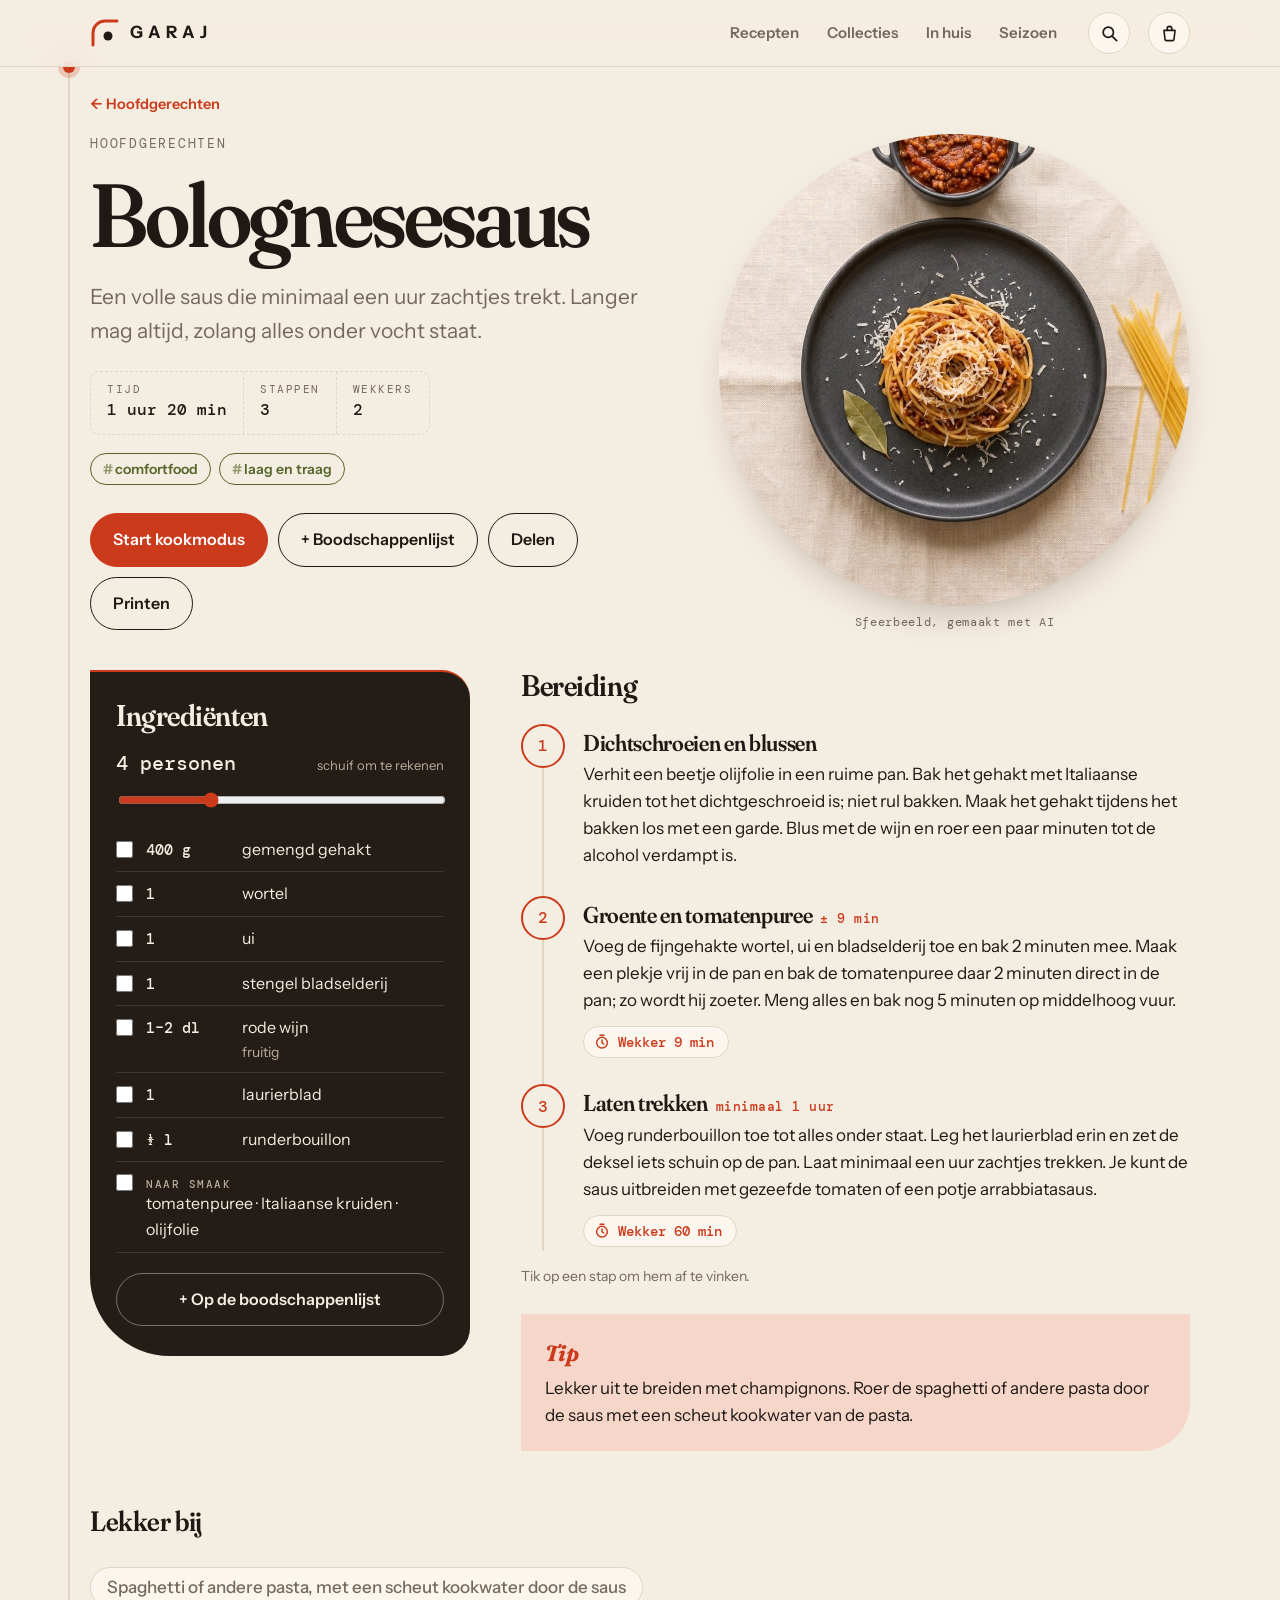
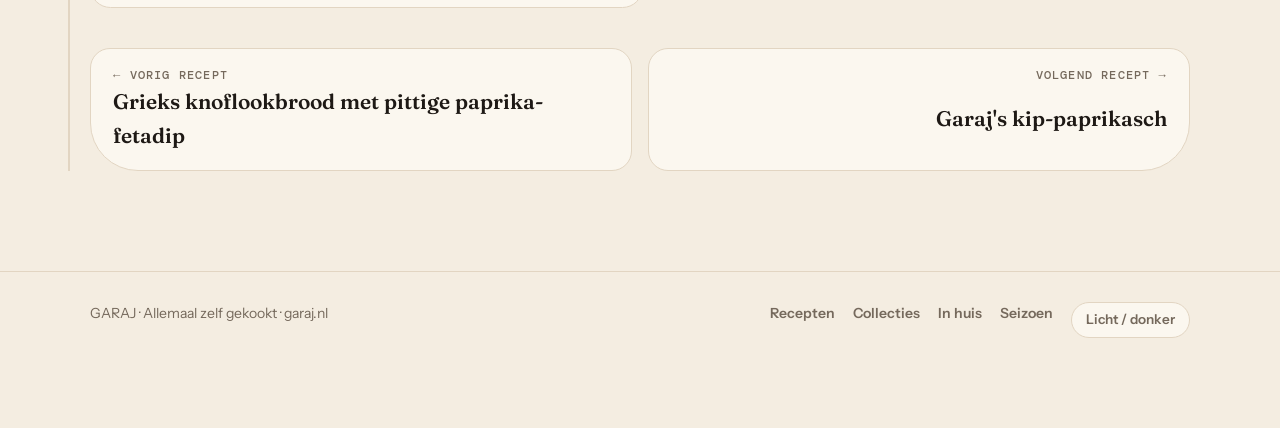
==== recept/bolognesesaus/index.html @ 3230f255 "Add files via upload" ====
<!doctype html>
<html lang="nl">
<head>
<meta charset="utf-8">
<meta name="viewport" content="width=device-width,initial-scale=1,viewport-fit=cover">
<title>Bolognesesaus · GARAJ Recepten</title>
<meta name="description" content="Een volle saus die minimaal een uur zachtjes trekt. Langer mag altijd, zolang alles onder vocht staat.">
<link rel="canonical" href="https://garaj.nl/recept/bolognesesaus/">
<meta property="og:site_name" content="GARAJ Recepten">
<meta property="og:locale" content="nl_NL">
<meta property="og:type" content="article">
<meta property="og:title" content="Bolognesesaus · GARAJ Recepten">
<meta property="og:description" content="Een volle saus die minimaal een uur zachtjes trekt. Langer mag altijd, zolang alles onder vocht staat.">
<meta property="og:url" content="https://garaj.nl/recept/bolognesesaus/">
<meta property="og:image" content="https://garaj.nl/bolognesesaus.jpg">
<meta name="twitter:card" content="summary_large_image">
<link rel="icon" href="/favicon.ico" sizes="any">
<link rel="icon" type="image/png" sizes="48x48" href="/favicon-48.png">
<link rel="apple-touch-icon" href="/apple-touch-icon.png">
<link rel="manifest" href="/manifest.webmanifest">
<meta name="theme-color" content="#F4EDE1" media="(prefers-color-scheme: light)">
<meta name="theme-color" content="#15110E" media="(prefers-color-scheme: dark)">
<meta name="apple-mobile-web-app-capable" content="yes">
<meta name="mobile-web-app-capable" content="yes">
<meta name="apple-mobile-web-app-title" content="GARAJ">
<link rel="preconnect" href="https://fonts.googleapis.com">
<link rel="preconnect" href="https://fonts.gstatic.com" crossorigin>
<link rel="stylesheet" href="https://fonts.googleapis.com/css2?family=Fraunces:ital,opsz,wght,SOFT@0,9..144,300..900,0..100;1,9..144,300..900,0..100&family=Instrument+Sans:wght@400;500;600;700&family=DM+Mono:wght@400;500&display=swap">
<link rel="stylesheet" href="/style.css?v=2026-10-13.1">
<script>try{var t=localStorage.getItem("garaj-thema");if(t)document.documentElement.dataset.theme=t}catch(e){}</script>
<script type="application/ld+json">{"@context":"https://schema.org","@type":"Recipe","name":"Bolognesesaus","description":"Een volle saus die minimaal een uur zachtjes trekt. Langer mag altijd, zolang alles onder vocht staat.","image":["https://garaj.nl/bolognesesaus.jpg"],"url":"https://garaj.nl/recept/bolognesesaus/","author":{"@type":"Organization","name":"GARAJ","url":"https://garaj.nl/"},"recipeCategory":"Hoofdgerechten","keywords":"comfortfood, laag en traag","recipeYield":"4 personen","totalTime":"PT1H20M","recipeIngredient":["400 g gemengd gehakt","1 wortel","1 ui","1 stengel bladselderij","1–2 dl rode wijn","1 laurierblad","½ l runderbouillon","tomatenpuree (naar smaak)","Italiaanse kruiden (naar smaak)","olijfolie (naar smaak)"],"recipeInstructions":[{"@type":"HowToStep","position":1,"name":"Dichtschroeien en blussen","text":"Verhit een beetje olijfolie in een ruime pan. Bak het gehakt met Italiaanse kruiden tot het dichtgeschroeid is; niet rul bakken. Maak het gehakt tijdens het bakken los met een garde. Blus met de wijn en roer een paar minuten tot de alcohol verdampt is.","url":"https://garaj.nl/recept/bolognesesaus/#stap-1"},{"@type":"HowToStep","position":2,"name":"Groente en tomatenpuree","text":"Voeg de fijngehakte wortel, ui en bladselderij toe en bak 2 minuten mee. Maak een plekje vrij in de pan en bak de tomatenpuree daar 2 minuten direct in de pan; zo wordt hij zoeter. Meng alles en bak nog 5 minuten op middelhoog vuur.","url":"https://garaj.nl/recept/bolognesesaus/#stap-2"},{"@type":"HowToStep","position":3,"name":"Laten trekken","text":"Voeg runderbouillon toe tot alles onder staat. Leg het laurierblad erin en zet de deksel iets schuin op de pan. Laat minimaal een uur zachtjes trekken. Je kunt de saus uitbreiden met gezeefde tomaten of een potje arrabbiatasaus.","url":"https://garaj.nl/recept/bolognesesaus/#stap-3"}]}</script>
</head>
<body>
<a class="naar-inhoud" href="#view">Naar de inhoud</a>
<header class="kop">
  <div class="wrap">
    <a class="merk" href="/" aria-label="GARAJ, naar de startpagina"><svg viewBox="0 0 40 40" aria-hidden="true"><path d="M4 36 V20 A16 16 0 0 1 20 4 H36" fill="none" stroke="var(--tomaat)" stroke-width="4" stroke-linecap="round"/><circle cx="24" cy="24" r="6" fill="var(--inkt)"/></svg>GARAJ</a>
    <nav class="nav" aria-label="Hoofdmenu"><a href="/#recepten">Recepten</a><a href="/#collecties">Collecties</a><a href="/#inhuis">In huis</a><a href="/#seizoen">Seizoen</a></nav>
    <a class="ikoon-knop" href="/#recepten" id="zoekKnop" aria-label="Zoek een recept"><svg viewBox="0 0 24 24" fill="none" stroke="currentColor" stroke-width="2.2" stroke-linecap="round" aria-hidden="true"><circle cx="10.5" cy="10.5" r="6.5"/><path d="M15.5 15.5 21 21"/></svg></a>
    <button class="ikoon-knop" type="button" id="ladeKnop" aria-label="Boodschappenlijst openen"><svg viewBox="0 0 24 24" fill="none" stroke="currentColor" stroke-width="2" stroke-linecap="round" stroke-linejoin="round" aria-hidden="true"><path d="M5 8h14l-1.3 11.1a2 2 0 0 1-2 1.9H8.3a2 2 0 0 1-2-1.9z"/><path d="M9 8V6a3 3 0 0 1 6 0v2"/></svg><span class="tel" id="tel" data-n="0">0</span></button>
  </div>
</header>
<main id="app"><div class="rug" aria-hidden="true"><i></i><b></b></div><div id="view" tabindex="-1">
  <div class="wrap">
    <p class="kruimel"><a href="/#recepten" data-gangnaar="hoofdgerecht">← Hoofdgerechten</a></p>
    <article>
    <section class="r-kop">
      <div class="laad">
        <div class="oog">Hoofdgerechten</div>
        <h1>Bolognesesaus</h1>
        <p class="intro">Een volle saus die minimaal een uur zachtjes trekt. Langer mag altijd, zolang alles onder vocht staat.</p>
        <div class="bon"><div><small>Tijd</small><strong>1 uur 20 min</strong></div><div><small>Stappen</small><strong>3</strong></div><div><small>Wekkers</small><strong>2</strong></div></div>
        <div class="labels"><a href="/#label-comfortfood">comfortfood</a><a href="/#label-laag-traag">laag en traag</a></div>
        <div class="acties">
          <button class="knop vol" type="button" id="kookOpen">Start kookmodus</button>
          <button class="knop" type="button" id="naarLijst">+ Boodschappenlijst</button>
          <button class="knop" type="button" id="deelKnop">Delen</button>
          <button class="knop" type="button" id="printKnop">Printen</button>
        </div>
      </div>
      <figure class="r-beeld"><div class="bord"><img src="/bolognesesaus.jpg" alt="Bolognesesaus" data-draai="0.05" width="900" height="900"></div><figcaption>Sfeerbeeld, gemaakt met AI</figcaption></figure>
    </section>
    <section class="r-lijf">
      <aside class="ingr-paneel" aria-labelledby="ingr-kop">
        <h2 id="ingr-kop">Ingrediënten</h2>
        <div class="porties">
          <div class="porties-rij"><output id="portie">4 personen</output><small>schuif om te rekenen</small></div>
          <input type="range" id="portieSchuif" min="1" max="12" step="1" value="4" aria-label="Aantal porties">
        </div>
        <div class="ingr" id="ingr"><ul><li><label for="i-0-0"><input type="checkbox" id="i-0-0" ><span class="q">400 g</span><span>gemengd gehakt</span></label></li><li><label for="i-0-1"><input type="checkbox" id="i-0-1" ><span class="q">1</span><span>wortel</span></label></li><li><label for="i-0-2"><input type="checkbox" id="i-0-2" ><span class="q">1</span><span>ui</span></label></li><li><label for="i-0-3"><input type="checkbox" id="i-0-3" ><span class="q">1</span><span>stengel bladselderij</span></label></li><li><label for="i-0-4"><input type="checkbox" id="i-0-4" ><span class="q">1–2 dl</span><span>rode wijn<span class="x">fruitig</span></span></label></li><li><label for="i-0-5"><input type="checkbox" id="i-0-5" ><span class="q">1</span><span>laurierblad</span></label></li><li><label for="i-0-6"><input type="checkbox" id="i-0-6" ><span class="q">½ l</span><span>runderbouillon</span></label></li><li class="smaak"><label for="s-0"><input type="checkbox" id="s-0" ><span><span class="k">Naar smaak</span>tomatenpuree · Italiaanse kruiden · olijfolie</span></label></li></ul></div>
        
        <button class="knop paneel-knop" type="button" id="naarLijst2">+ Op de boodschappenlijst</button>
      </aside>
      <div>
        <div class="stappen-kop"><h2>Bereiding</h2></div>
        <ol class="stappen">
          <li class="stap" data-i="0" tabindex="0"><span class="nr">1</span>
            <div class="tekst"><h3>Dichtschroeien en blussen</h3><p>Verhit een beetje olijfolie in een ruime pan. Bak het gehakt met Italiaanse kruiden tot het dichtgeschroeid is; niet rul bakken. Maak het gehakt tijdens het bakken los met een garde. Blus met de wijn en roer een paar minuten tot de alcohol verdampt is.</p>
            </div></li>
          <li class="stap" data-i="1" tabindex="0"><span class="nr">2</span>
            <div class="tekst"><h3>Groente en tomatenpuree<span class="t">± 9 min</span></h3><p>Voeg de fijngehakte wortel, ui en bladselderij toe en bak 2 minuten mee. Maak een plekje vrij in de pan en bak de tomatenpuree daar 2 minuten direct in de pan; zo wordt hij zoeter. Meng alles en bak nog 5 minuten op middelhoog vuur.</p>
            <button class="wekker" type="button" data-wekker="1"><svg viewBox="0 0 24 24" fill="none" stroke="currentColor" stroke-width="2.2" stroke-linecap="round" aria-hidden="true"><circle cx="12" cy="13" r="8"/><path d="M12 9v4l2.5 2M9 2h6"/></svg> Wekker 9 min</button></div></li>
          <li class="stap" data-i="2" tabindex="0"><span class="nr">3</span>
            <div class="tekst"><h3>Laten trekken<span class="t">minimaal 1 uur</span></h3><p>Voeg runderbouillon toe tot alles onder staat. Leg het laurierblad erin en zet de deksel iets schuin op de pan. Laat minimaal een uur zachtjes trekken. Je kunt de saus uitbreiden met gezeefde tomaten of een potje arrabbiatasaus.</p>
            <button class="wekker" type="button" data-wekker="2"><svg viewBox="0 0 24 24" fill="none" stroke="currentColor" stroke-width="2.2" stroke-linecap="round" aria-hidden="true"><circle cx="12" cy="13" r="8"/><path d="M12 9v4l2.5 2M9 2h6"/></svg> Wekker 60 min</button></div></li>
        </ol>
        <p class="hint">Tik op een stap om hem af te vinken.</p>
        <div class="tip"><strong>Tip</strong>Lekker uit te breiden met champignons. Roer de spaghetti of andere pasta door de saus met een scheut kookwater van de pasta.</div>
      </div>
    </section>
    </article>
    <section class="daarna">
      <h2>Lekker bij</h2><div class="bij"><span>Spaghetti of andere pasta, met een scheut kookwater door de saus</span></div>
      <a class="blad" href="/recept/grieks-knoflookbrood-fetadip/"><small>← Vorig recept</small><strong>Grieks knoflookbrood met pittige paprika-fetadip</strong></a>
      <a class="blad volgend" href="/recept/kip-paprikasch/"><small>Volgend recept →</small><strong>Garaj's kip-paprikasch</strong></a>
    </section>
  </div></div></main>
<footer>
  <div class="wrap">
    <span>GARAJ · Allemaal zelf gekookt · garaj.nl</span>
    <nav aria-label="Voettekst"><a href="/#recepten">Recepten</a><a href="/#collecties">Collecties</a><a href="/#inhuis">In huis</a><a href="/#seizoen">Seizoen</a><button class="thema" type="button" id="themaKnop">Licht / donker</button></nav>
  </div>
</footer>
<div class="kook" id="kook" hidden role="dialog" aria-modal="true" aria-label="Kookmodus">
  <div>
    <div class="kook-top"><span class="oog" id="kookTitel"></span><button type="button" id="kookSluit">Sluiten</button></div>
    <div class="voortgang"><i id="kookBalk"></i></div>
  </div>
  <div class="kook-midden" id="kookMidden"></div>
  <div><p class="veeg">Veeg of gebruik ← → · je scherm blijft aan</p>
    <div class="kook-onder"><button type="button" id="kookVorig">Vorige</button><button type="button" id="kookVolgend" class="vol">Volgende</button></div>
  </div>
</div>
<div id="laag"></div>
<div class="dok" id="dok" aria-live="polite"></div>
<div class="toast" id="toast" hidden role="status"></div>
<aside class="installbalk" id="installbalk" hidden aria-label="GARAJ als app installeren">
  <img src="/icon-192.png" alt="" width="48" height="48">
  <div class="ib-tekst"><strong>GARAJ op je beginscherm</strong><span id="ibUitleg">Open de recepten met één tik en kook ook zonder internet.</span></div>
  <button class="ib-ja" id="ibJa" type="button">Installeren</button>
  <button class="ib-nee" id="ibNee" type="button" aria-label="Niet nu">✕</button>
</aside>
<script src="/recepten.js?v=2026-10-13.1"></script>
<script src="/bouw.js?v=2026-10-13.1"></script>
<script src="/app.js?v=2026-10-13.1"></script>
</body>
</html>
---- style.css ----
/* GARAJ Recepten · huisstijl en opmaak */

/* Layout: de tomatenrode lijn uit het logo loopt links langs de pagina en tekent zich mee terwijl je scrolt;
   gerechten liggen als ronde borden op linnen en draaien mee, als op een draaiplateau. */
:root {
  --creme: #F4EDE1; --linnen: #FBF7EF; --inkt: #1E1915; --rook: #75695C; --lijn: #E2D5C2;
  --tomaat: #CC3A1C; --tomaat-zacht: #F5D6C8; --olijf: #56662A; --olijf-zacht: #DFE3C8;
  --vlak: #241C17; --vlak-inkt: #F4EDE1; --vlak-rook: #B9AB9A;
  --display: "Fraunces", "Iowan Old Style", Georgia, serif;
  --tekst: "Instrument Sans", "Segoe UI", system-ui, sans-serif;
  --mono: "DM Mono", ui-monospace, "SF Mono", Consolas, monospace;
  --boog: 120px; --gut: clamp(16px, 4vw, 40px); --max: 1180px;
  --schaduw: 0 1px 0 rgb(60 40 20 / .05), 0 18px 40px -18px rgb(60 40 20 / .35);
}
@media (prefers-color-scheme: dark) {
  :root:not([data-theme="light"]) {
    --creme: #15110E; --linnen: #1E1915; --inkt: #F3EADD; --rook: #A99B8B; --lijn: #352C25;
    --tomaat: #EE6545; --tomaat-zacht: #4A2116; --olijf: #A6B86C; --olijf-zacht: #2B3018;
    --vlak: #0D0A08; --vlak-inkt: #F3EADD; --vlak-rook: #A99B8B;
    --schaduw: 0 18px 40px -18px rgb(0 0 0 / .7);
    color-scheme: dark;
  }
}
:root[data-theme="dark"] {
  --creme: #15110E; --linnen: #1E1915; --inkt: #F3EADD; --rook: #A99B8B; --lijn: #352C25;
  --tomaat: #EE6545; --tomaat-zacht: #4A2116; --olijf: #A6B86C; --olijf-zacht: #2B3018;
  --vlak: #0D0A08; --vlak-inkt: #F3EADD; --vlak-rook: #A99B8B;
  --schaduw: 0 18px 40px -18px rgb(0 0 0 / .7);
  color-scheme: dark;
}

* { box-sizing: border-box; }
[hidden] { display: none !important; }
:root { padding-top: env(safe-area-inset-top, 0px); padding-bottom: env(safe-area-inset-bottom, 0px); }
[hidden] { display: none !important; }
html { scroll-behavior: smooth; scroll-padding-top: 90px; }
body { margin: 0; background: var(--creme); color: var(--inkt); font-family: var(--tekst); font-size: 17px; line-height: 1.6; -webkit-font-smoothing: antialiased; overflow-x: hidden; }
h1, h2, h3 { font-family: var(--display); font-weight: 600; line-height: 1.05; margin: 0; text-wrap: balance; font-variation-settings: "SOFT" 50, "opsz" 96; letter-spacing: -.015em; }
p { margin: 0; }
a { color: inherit; }
img { max-width: 100%; display: block; }
button { font: inherit; color: inherit; cursor: pointer; }
:focus-visible { outline: 2px solid var(--tomaat); outline-offset: 3px; border-radius: 6px; }
em.t { font-style: italic; color: var(--tomaat); font-variation-settings: "SOFT" 100, "opsz" 144; }
.oog { font-family: var(--mono); font-size: 12.5px; letter-spacing: .14em; text-transform: uppercase; color: var(--rook); }
.oog b { color: var(--tomaat); font-weight: 500; }
.wrap { max-width: var(--max); margin: 0 auto; padding-inline: var(--gut); }

/* ---------- Kop ---------- */
.kop { position: sticky; top: env(safe-area-inset-top, 0px); z-index: 30; background: color-mix(in srgb, var(--creme) 86%, transparent); backdrop-filter: blur(14px) saturate(1.3); -webkit-backdrop-filter: blur(14px) saturate(1.3); border-bottom: 1px solid var(--lijn); }
.kop .wrap { display: flex; align-items: center; gap: 18px; height: 66px; }
.merk { display: flex; align-items: center; gap: 10px; text-decoration: none; font-weight: 700; letter-spacing: .3em; font-size: 17px; margin-right: auto; }
.merk svg { width: 30px; height: 30px; }
.nav { display: flex; gap: 2px; }
.nav a { text-decoration: none; font-weight: 600; font-size: 15px; padding: 8px 13px; border-radius: 999px; color: var(--rook); }
.nav a:hover { color: var(--inkt); background: var(--linnen); }
.ikoon-knop { position: relative; width: 42px; height: 42px; border-radius: 50%; border: 1px solid var(--lijn); background: var(--linnen); display: grid; place-items: center; flex: none; }
.ikoon-knop svg { width: 19px; height: 19px; }
.ikoon-knop .tel { position: absolute; top: -4px; right: -4px; min-width: 20px; height: 20px; border-radius: 10px; background: var(--tomaat); color: #fff; font: 600 11px/20px var(--mono); text-align: center; padding: 0 5px; }
.ikoon-knop .tel[data-n="0"] { display: none; }
.pop { animation: pop .45s cubic-bezier(.3,1.6,.5,1); }
@keyframes pop { 40% { transform: scale(1.35); } }
@media (max-width: 820px) { .nav { display: none; } }

/* ---------- Ruggengraat ---------- */
.rug { position: absolute; left: max(calc((100vw - var(--max)) / 2 + var(--gut) - 22px), 6px); top: 0; bottom: 0; width: 2px; background: var(--lijn); pointer-events: none; z-index: 1; }
.rug i { position: absolute; inset: 0; background: var(--tomaat); transform-origin: top; transform: scaleY(var(--p, 0)); }
.rug b { position: absolute; left: 50%; width: 12px; height: 12px; margin-left: -6px; border-radius: 50%; background: var(--tomaat); top: calc(var(--p, 0) * 100% - 6px); box-shadow: 0 0 0 5px color-mix(in srgb, var(--tomaat) 22%, transparent); }
main { position: relative; }
@media (max-width: 600px) { .rug { display: none; } }

/* ---------- Hero ---------- */
.hero { display: grid; grid-template-columns: minmax(0, 1.15fr) minmax(0, 1fr); gap: clamp(24px, 5vw, 64px); align-items: center; padding-block: clamp(36px, 7vw, 90px) clamp(32px, 5vw, 60px); }
.hero h1 { font-size: clamp(48px, 8.4vw, 112px); font-weight: 650; margin-top: 18px; letter-spacing: -.035em; line-height: .95; }
.hero h1 .r { display: block; overflow: hidden; padding-bottom: .06em; }
.hero h1 .r > span { display: inline-block; }
.hero .lead { margin-top: 24px; font-size: clamp(18px, 2vw, 21px); color: var(--rook); max-width: 36ch; }
.knoppen { display: flex; flex-wrap: wrap; gap: 10px; margin-top: 30px; }
.knop { display: inline-flex; align-items: center; gap: 9px; text-decoration: none; border-radius: 999px; padding: 13px 22px; font-weight: 600; border: 1.5px solid var(--inkt); background: none; font-size: 16px; transition: transform .2s, background .2s, color .2s; }
.knop:hover { transform: translateY(-2px); }
.knop.vol { background: var(--tomaat); border-color: var(--tomaat); color: #fff; }
.knop.vol:hover { background: color-mix(in srgb, var(--tomaat) 85%, #000); }
.knop svg { width: 18px; height: 18px; }
.dobbel svg { transition: transform .6s cubic-bezier(.3,1.4,.5,1); }
.dobbel:hover svg { transform: rotate(200deg); }

.plateau { contain: paint; position: relative; aspect-ratio: 1; width: 100%; max-width: 520px; justify-self: end; }
.plateau .bord { position: absolute; inset: 9%; border-radius: 50%; overflow: hidden; box-shadow: var(--schaduw); }
.plateau .bord img { width: 100%; height: 100%; object-fit: cover; transform: rotate(var(--draai, 0deg)) scale(1.02); }
.ring { position: absolute; inset: 0; animation: ring 38s linear infinite; }
.ring text { font: 500 13.5px var(--mono); letter-spacing: .32em; fill: var(--inkt); text-transform: uppercase; }
@keyframes ring { to { transform: rotate(360deg); } }
.sticker { position: absolute; right: 2%; bottom: 8%; width: 108px; height: 108px; border-radius: 50%; background: var(--olijf); color: #fff; display: grid; place-items: center; text-align: center; font: 600 15px/1.1 var(--display); transform: rotate(-12deg); box-shadow: var(--schaduw); padding: 10px; }
.sticker b { display: block; font-size: 34px; font-weight: 700; }
@media (max-width: 760px) {
  .hero { grid-template-columns: minmax(0, 1fr); }
  .plateau { max-width: 360px; justify-self: center; grid-row: 1; margin-top: -10px; }
  .sticker { width: 86px; height: 86px; font-size: 12px; } .sticker b { font-size: 26px; }
}

/* ---------- Ingrediëntenband ---------- */
.band { border-block: 1px solid var(--lijn); overflow: hidden; background: var(--linnen); padding-block: 18px; }
.band-in { display: flex; gap: 0; width: max-content; animation: band 60s linear infinite; }
.band span { font-family: var(--display); font-style: italic; font-size: clamp(26px, 3.6vw, 44px); font-weight: 400; white-space: nowrap; padding-inline: 22px; font-variation-settings: "SOFT" 100, "opsz" 144; }
.band span:nth-child(3n+2) { color: var(--tomaat); }
.band span:nth-child(3n) { color: transparent; -webkit-text-stroke: 1px var(--inkt); }
.band i { align-self: center; width: 9px; height: 9px; border-radius: 50%; background: var(--olijf); flex: none; }
.band:hover .band-in { animation-play-state: paused; }
@keyframes band { to { transform: translateX(-50%); } }

/* ---------- Secties ---------- */
.sectie { padding-block: clamp(56px, 8vw, 104px) 0; }
.sectie-kop { display: flex; justify-content: space-between; align-items: end; gap: 20px; flex-wrap: wrap; margin-bottom: 30px; }
.sectie-kop h2 { font-size: clamp(36px, 5.2vw, 64px); margin-top: 10px; }
.sectie-kop p { color: var(--rook); max-width: 42ch; }

/* ---------- Uitgelicht (donker vlak met boog) ---------- */
.uitgelicht { background: var(--vlak); color: var(--vlak-inkt); border-top-left-radius: var(--boog); border-top: 2px solid var(--tomaat); border-left: 2px solid var(--tomaat); display: grid; grid-template-columns: minmax(0, 1fr) minmax(0, 1fr); gap: clamp(24px, 5vw, 64px); align-items: center; padding: clamp(32px, 6vw, 72px); position: relative; overflow: hidden; }
.uitgelicht .oog { color: var(--vlak-rook); }
.uitgelicht h2 { font-size: clamp(40px, 6vw, 78px); margin-block: 14px 18px; }
.uitgelicht .noot { font-family: var(--display); font-style: italic; font-size: clamp(19px, 2.2vw, 24px); line-height: 1.4; color: color-mix(in srgb, var(--vlak-inkt) 88%, transparent); max-width: 38ch; font-variation-settings: "SOFT" 100; }
.uitgelicht .noot::before { content: "“"; color: var(--tomaat); font-size: 1.6em; line-height: 0; vertical-align: -.35em; margin-right: 2px; }
.bon { display: flex; flex-wrap: wrap; gap: 0; margin-top: 26px; border: 1px dashed color-mix(in srgb, var(--vlak-inkt) 30%, transparent); border-radius: 10px; width: fit-content; max-width: 100%; }
.bon div { padding: 10px 16px; border-left: 1px dashed color-mix(in srgb, var(--vlak-inkt) 30%, transparent); }
.bon div:first-child { border-left: 0; }
.bon small { display: block; font: 400 11px var(--mono); letter-spacing: .14em; text-transform: uppercase; color: var(--vlak-rook); }
.bon strong { font: 500 16px var(--mono); }
.uitgelicht .knop { border-color: var(--vlak-inkt); margin-top: 28px; }
.uitgelicht .bord-groot { aspect-ratio: 1; border-radius: 50%; overflow: hidden; box-shadow: 0 30px 80px -20px #000; }
.uitgelicht .bord-groot img { width: 100%; height: 100%; object-fit: cover; transform: rotate(var(--draai, 0deg)) scale(1.03); }
@media (max-width: 760px) { .uitgelicht { grid-template-columns: minmax(0, 1fr); border-top-left-radius: 64px; } .uitgelicht .bord-groot { max-width: 300px; justify-self: center; grid-row: 1; } }

/* ---------- Collecties ---------- */
.rail { display: grid; grid-auto-flow: column; grid-auto-columns: minmax(260px, 1fr); gap: 16px; overflow-x: auto; scroll-snap-type: x mandatory; padding-bottom: 14px; scrollbar-width: thin; }
.collectie { scroll-snap-align: start; text-decoration: none; background: var(--linnen); border: 1px solid var(--lijn); border-radius: 22px 22px 22px 70px; padding: 22px 22px 26px; display: grid; gap: 16px; transition: transform .3s, border-color .3s; }
.collectie:hover { transform: translateY(-4px); border-color: var(--tomaat); }
.stapel { display: flex; height: 92px; padding-left: 8px; }
.stapel img { width: 92px; height: 92px; border-radius: 50%; object-fit: cover; margin-left: -26px; border: 3px solid var(--linnen); transition: transform .4s cubic-bezier(.3,1.4,.5,1); }
.stapel img:first-child { margin-left: 0; }
.collectie:hover .stapel img:nth-child(1) { transform: translateX(-8px) rotate(-10deg); }
.collectie:hover .stapel img:nth-child(3) { transform: translateX(10px) rotate(12deg); }
.collectie h3 { font-size: 28px; }
.collectie p { color: var(--rook); font-size: 15px; }
.collectie .tal { font: 500 13px var(--mono); color: var(--tomaat); }

/* ---------- Receptenraster ---------- */
.filters { display: flex; flex-wrap: wrap; gap: 10px; align-items: center; margin-bottom: 26px; }
.zoek { display: flex; align-items: center; gap: 10px; background: var(--linnen); border: 1px solid var(--lijn); border-radius: 999px; padding: 4px 8px 4px 18px; flex: 1 1 280px; max-width: 420px; }
.zoek:focus-within { border-color: var(--tomaat); }
.zoek svg { width: 18px; height: 18px; color: var(--rook); flex: none; }
.zoek input { flex: 1; min-width: 0; border: 0; background: none; font: inherit; color: var(--inkt); padding: 10px 0; outline: none; }
.chip { border: 1px solid var(--lijn); background: var(--linnen); border-radius: 999px; padding: 8px 15px; font-size: 14.5px; font-weight: 600; color: var(--rook); transition: all .2s; }
.chip:hover { color: var(--inkt); border-color: var(--inkt); }
.chip[aria-pressed="true"] { background: var(--inkt); border-color: var(--inkt); color: var(--creme); }
.raster { display: grid; grid-template-columns: repeat(auto-fill, minmax(min(100%, 300px), 1fr)); gap: clamp(18px, 2.4vw, 30px); }
.kaart { text-decoration: none; display: grid; gap: 14px; align-content: start; }
.kaart .doek { position: relative; aspect-ratio: 1; background: var(--linnen); border: 1px solid var(--lijn); border-radius: 26px; display: grid; place-items: center; overflow: hidden; }
.kaart .doek::before { content: ""; position: absolute; inset: 0; background: repeating-linear-gradient(0deg, transparent 0 7px, color-mix(in srgb, var(--lijn) 40%, transparent) 7px 8px), repeating-linear-gradient(90deg, transparent 0 7px, color-mix(in srgb, var(--lijn) 30%, transparent) 7px 8px); opacity: .6; }
.kaart .doek img { position: relative; width: 82%; aspect-ratio: 1; border-radius: 50%; object-fit: cover; box-shadow: var(--schaduw); transition: transform .7s cubic-bezier(.2,.9,.3,1); }
.kaart:hover .doek img { transform: rotate(24deg) scale(1.05); }
.kaart .nieuw { position: absolute; top: 14px; left: 14px; background: var(--tomaat); color: #fff; font: 500 11px var(--mono); letter-spacing: .14em; text-transform: uppercase; padding: 5px 10px; border-radius: 999px; }
.kaart .tijd { position: absolute; right: 14px; bottom: 14px; background: var(--creme); border: 1px solid var(--lijn); font: 500 12.5px var(--mono); padding: 5px 10px; border-radius: 999px; display: flex; gap: 6px; align-items: center; }
.kaart .tijd svg { width: 13px; height: 13px; }
.kaart h3 { font-size: 26px; transition: color .2s; }
.kaart:hover h3 { color: var(--tomaat); }
.kaart p { color: var(--rook); font-size: 15px; display: -webkit-box; -webkit-line-clamp: 2; -webkit-box-orient: vertical; overflow: hidden; }
.leeg { color: var(--rook); padding: 30px 0; }

/* ---------- In huis ---------- */
.inhuis { display: grid; grid-template-columns: minmax(0, 1fr) minmax(0, 1.1fr); gap: clamp(24px, 4vw, 56px); background: var(--olijf-zacht); border-radius: 40px 40px 40px 120px; padding: clamp(26px, 5vw, 56px); }
.inhuis h2 { font-size: clamp(34px, 4.6vw, 56px); margin-block: 10px 14px; }
.inhuis > div > p { color: var(--rook); }
.voorraad { display: flex; flex-wrap: wrap; gap: 8px; margin-top: 22px; }
.voorraad .chip { background: var(--creme); }
.voorraad .chip[aria-pressed="true"] { background: var(--olijf); border-color: var(--olijf); color: #fff; }
.matches { display: grid; gap: 10px; align-content: start; }
.match { display: grid; grid-template-columns: 64px minmax(0, 1fr) auto; gap: 14px; align-items: center; text-decoration: none; background: var(--creme); border-radius: 16px 16px 16px 40px; padding: 10px 16px 10px 10px; transition: transform .3s; }
.match:hover { transform: translateX(6px); }
.match img { width: 64px; height: 64px; border-radius: 50%; object-fit: cover; }
.match strong { font-family: var(--display); font-size: 19px; font-weight: 600; display: block; line-height: 1.2; }
.match small { color: var(--rook); font-size: 13.5px; }
.meter { height: 6px; border-radius: 3px; background: var(--lijn); margin-top: 6px; overflow: hidden; }
.meter i { display: block; height: 100%; background: var(--olijf); border-radius: 3px; width: var(--w); transition: width .6s cubic-bezier(.2,.9,.3,1); }
.match .pct { font: 500 15px var(--mono); color: var(--olijf); }
@media (max-width: 760px) { .inhuis { grid-template-columns: minmax(0, 1fr); border-radius: 30px 30px 30px 64px; } }

/* ---------- Seizoen ---------- */
.maanden { display: grid; grid-template-columns: repeat(12, minmax(0, 1fr)); gap: 6px; margin-bottom: 26px; }
.maand { border: 1px solid var(--lijn); background: var(--linnen); border-radius: 12px; padding: 10px 0; font: 500 13px var(--mono); text-transform: uppercase; letter-spacing: .06em; color: var(--rook); text-align: center; }
.maand[aria-pressed="true"] { background: var(--tomaat); border-color: var(--tomaat); color: #fff; }
.maand .nu { display: block; width: 5px; height: 5px; border-radius: 50%; background: currentColor; margin: 4px auto 0; }
@media (max-width: 640px) { .maanden { grid-template-columns: repeat(6, minmax(0, 1fr)); } }
.seizoen-in { display: grid; grid-template-columns: minmax(0, 1fr) minmax(0, 1.4fr); gap: 32px; align-items: start; }
.groenten { display: flex; flex-wrap: wrap; gap: 8px 10px; }
.groenten span { font-family: var(--display); font-size: 22px; font-style: italic; font-variation-settings: "SOFT" 100; }
.groenten span::after { content: " ·"; color: var(--tomaat); font-style: normal; }
.groenten span:last-child::after { content: ""; }
.seizoen-recepten { display: grid; grid-template-columns: repeat(auto-fill, minmax(min(100%, 200px), 1fr)); gap: 12px; }
.seizoen-recepten .match { grid-template-columns: 52px minmax(0, 1fr); background: var(--linnen); border: 1px solid var(--lijn); }
.seizoen-recepten .match img { width: 52px; height: 52px; }
@media (max-width: 760px) { .seizoen-in { grid-template-columns: minmax(0, 1fr); } }

/* ---------- Tafel ---------- */
.tafel { margin-top: clamp(56px, 8vw, 104px); position: relative; height: clamp(320px, 52vw, 560px); overflow: hidden; border-radius: 0 0 0 var(--boog); }
.tafel img { position: absolute; inset: -12% 0; width: 100%; height: 124%; object-fit: cover; transform: translateY(var(--par, 0px)); }
.tafel::after { content: ""; position: absolute; inset: 0; background: linear-gradient(180deg, transparent 40%, rgb(20 14 10 / .75)); }
.tafel p { position: absolute; left: clamp(20px, 5vw, 56px); bottom: clamp(20px, 5vw, 48px); z-index: 1; color: #F4EDE1; font: 600 clamp(34px, 6vw, 80px)/1 var(--display); letter-spacing: -.03em; max-width: 14ch; }
.tafel p em { color: #FF8A68; font-style: italic; }

/* ---------- Recept ---------- */
.kruimel { padding-top: 26px; font-size: 14.5px; }
.kruimel a { text-decoration: none; font-weight: 600; color: var(--tomaat); }
.r-kop { display: grid; grid-template-columns: minmax(0, 1.2fr) minmax(0, 1fr); gap: clamp(24px, 5vw, 64px); align-items: center; padding-block: 18px 40px; }
.r-kop h1 { font-size: clamp(42px, 7vw, 92px); letter-spacing: -.035em; margin-block: 14px 18px; }
.r-kop .intro { font-size: clamp(18px, 2vw, 21px); color: var(--rook); max-width: 52ch; }
.r-kop .bon { border-color: var(--lijn); margin-top: 24px; }
.r-kop .bon div { border-color: var(--lijn); }
.r-kop .bon small { color: var(--rook); }
.labels { display: flex; flex-wrap: wrap; gap: 8px; margin-top: 18px; }
.labels a { text-decoration: none; font-size: 14px; color: var(--olijf); border: 1px solid currentColor; border-radius: 999px; padding: 4px 12px; font-weight: 600; }
.labels a::before { content: "#"; opacity: .6; margin-right: 2px; }
.r-beeld { position: relative; }
.r-beeld .bord { aspect-ratio: 1; border-radius: 50%; overflow: hidden; box-shadow: var(--schaduw); view-transition-name: bord; }
.r-beeld .bord img { width: 100%; height: 100%; object-fit: cover; transform: rotate(var(--draai, 0deg)) scale(1.02); }
.r-beeld figcaption { font: 400 11.5px var(--mono); color: var(--rook); text-align: center; margin-top: 10px; letter-spacing: .06em; }
.acties { display: flex; flex-wrap: wrap; gap: 10px; margin-top: 28px; }
@media (max-width: 760px) { .r-kop { grid-template-columns: minmax(0, 1fr); } .r-beeld { max-width: 320px; justify-self: center; grid-row: 1; } }

.r-lijf { display: grid; grid-template-columns: minmax(0, 380px) minmax(0, 1fr); gap: clamp(24px, 4vw, 56px); align-items: start; }
.ingr-paneel { position: sticky; top: 86px; background: var(--vlak); color: var(--vlak-inkt); border-radius: 0 28px 28px 80px; border-top: 2px solid var(--tomaat); padding: 28px 26px 30px; }
.ingr-paneel h2, .stappen-kop h2 { font-size: 30px; }
.porties { margin-block: 18px 6px; }
.porties-rij { display: flex; align-items: baseline; justify-content: space-between; gap: 10px; }
.porties output { font: 500 20px var(--mono); }
.porties small { color: var(--vlak-rook); font-size: 13px; }
input[type=range] { width: 100%; accent-color: var(--tomaat); margin-top: 10px; height: 28px; }
.ingr h3 { font: 500 12px var(--mono); letter-spacing: .14em; text-transform: uppercase; color: var(--tomaat); margin: 22px 0 6px; }
.ingr ul { list-style: none; margin: 0; padding: 0; }
.ingr label { display: grid; grid-template-columns: 20px 5.4em minmax(0, 1fr); gap: 10px; padding: 9px 0; border-bottom: 1px solid color-mix(in srgb, var(--vlak-inkt) 12%, transparent); cursor: pointer; align-items: baseline; font-size: 16px; }
.ingr li.smaak label { grid-template-columns: 20px minmax(0, 1fr); }
.ingr input { accent-color: var(--tomaat); width: 17px; height: 17px; margin: 0; transform: translateY(3px); }
.ingr .q { font: 500 15px var(--mono); color: var(--vlak-inkt); }
.ingr .q.flits { animation: flits .5s; }
@keyframes flits { 0% { color: var(--tomaat); transform: translateY(-3px); } }
.ingr .x { display: block; color: var(--vlak-rook); font-size: 14px; }
.ingr .k { display: block; font: 500 11px var(--mono); letter-spacing: .14em; text-transform: uppercase; color: var(--vlak-rook); }
.ingr li:has(input:checked) label > span { opacity: .4; text-decoration: line-through; }
.gerei { margin-top: 16px; font-size: 14.5px; color: var(--vlak-rook); }
.paneel-knop { margin-top: 20px; width: 100%; justify-content: center; border-color: color-mix(in srgb, var(--vlak-inkt) 40%, transparent) !important; color: var(--vlak-inkt); }

.stappen-kop { display: flex; justify-content: space-between; align-items: center; flex-wrap: wrap; gap: 12px; margin-bottom: 22px; }
.stappen { list-style: none; margin: 0; padding: 0; position: relative; }
.stappen::before { content: ""; position: absolute; left: 21px; top: 22px; bottom: 22px; width: 2px; background: var(--lijn); }
.stap { position: relative; display: grid; grid-template-columns: 44px minmax(0, 1fr); gap: 18px; padding-bottom: 26px; cursor: pointer; }
.stap .nr { position: relative; z-index: 1; width: 44px; height: 44px; border-radius: 50%; background: var(--creme); border: 2px solid var(--tomaat); display: grid; place-items: center; font: 500 16px var(--mono); color: var(--tomaat); transition: all .3s; }
.stap.klaar .nr { background: var(--tomaat); color: #fff; }
.stap.klaar .tekst { opacity: .5; }
.stap h3 { font-size: 23px; margin-bottom: 6px; padding-top: 7px; }
.stap h3 .t { font: 500 12.5px var(--mono); color: var(--tomaat); margin-left: 8px; letter-spacing: .04em; white-space: nowrap; }
.stap p { max-width: 62ch; }
.wekker { margin-top: 12px; display: inline-flex; gap: 8px; align-items: center; border: 1px solid var(--lijn); background: var(--linnen); border-radius: 999px; padding: 6px 14px 6px 10px; font: 500 14px var(--mono); color: var(--tomaat); transition: border-color .2s; }
.wekker:hover { border-color: var(--tomaat); }
.wekker svg { width: 16px; height: 16px; }
.hint { font-size: 14px; color: var(--rook); margin-top: -8px; }
.tip { margin-top: 26px; background: var(--tomaat-zacht); border-radius: 0 0 48px 0; padding: 22px 24px; position: relative; }
.tip strong { font-family: var(--display); font-size: 22px; font-style: italic; display: block; margin-bottom: 4px; color: var(--tomaat); }
@media (max-width: 900px) { .r-lijf { grid-template-columns: minmax(0, 1fr); } .ingr-paneel { position: static; border-radius: 0 24px 24px 56px; } }

.daarna { display: grid; grid-template-columns: minmax(0, 1fr) minmax(0, 1fr); gap: 16px; margin-top: 56px; }
.daarna h2 { font-size: 28px; margin-bottom: 14px; grid-column: 1 / -1; }
.bij { display: flex; flex-wrap: wrap; gap: 10px; grid-column: 1 / -1; margin-bottom: 24px; }
.bij a, .bij span { display: inline-flex; align-items: center; gap: 10px; text-decoration: none; background: var(--linnen); border: 1px solid var(--lijn); border-radius: 999px; padding: 6px 16px 6px 6px; font-weight: 600; }
.bij span { padding-left: 16px; font-weight: 500; color: var(--rook); }
.bij img { width: 40px; height: 40px; border-radius: 50%; object-fit: cover; }
.bij a:hover { border-color: var(--tomaat); }
.blad { text-decoration: none; border: 1px solid var(--lijn); border-radius: 20px 20px 20px 48px; padding: 18px 22px; background: var(--linnen); display: grid; gap: 2px; transition: border-color .2s; }
.blad.volgend { text-align: right; border-radius: 20px 20px 48px 20px; }
.blad:hover { border-color: var(--tomaat); }
.blad small { font: 500 12px var(--mono); color: var(--rook); text-transform: uppercase; letter-spacing: .1em; }
.blad strong { font-family: var(--display); font-size: 21px; font-weight: 600; }
@media (max-width: 600px) { .daarna { grid-template-columns: minmax(0, 1fr); } }

/* ---------- Kookmodus ---------- */
.kook { position: fixed; inset: 0; z-index: 60; background: var(--vlak); color: var(--vlak-inkt); display: grid; grid-template-rows: auto 1fr auto; padding: calc(env(safe-area-inset-top, 0px) + 14px) var(--gut) calc(env(safe-area-inset-bottom, 0px) + 18px); touch-action: pan-y; }
.kook-top { display: flex; justify-content: space-between; align-items: center; gap: 12px; max-width: 980px; width: 100%; margin: 0 auto; }
.kook-top .oog { color: var(--vlak-rook); }
.kook-top button { background: none; border: 1px solid color-mix(in srgb, var(--vlak-inkt) 30%, transparent); border-radius: 999px; padding: 8px 18px; font-weight: 600; }
.voortgang { height: 3px; background: color-mix(in srgb, var(--vlak-inkt) 15%, transparent); max-width: 980px; width: 100%; margin: 14px auto 0; border-radius: 2px; overflow: hidden; grid-column: 1; }
.voortgang i { display: block; height: 100%; background: var(--tomaat); width: var(--w); transition: width .5s cubic-bezier(.2,.9,.3,1); }
.kook-midden { max-width: 980px; width: 100%; margin: 0 auto; align-self: center; display: grid; grid-template-columns: minmax(0, 1fr) auto; gap: clamp(20px, 5vw, 64px); align-items: center; }
.kook-stap { padding-left: clamp(18px, 4vw, 48px); border-left: 2px solid var(--tomaat); }
.kook-stap .groot-nr { font: 300 clamp(70px, 12vw, 150px)/0.8 var(--display); color: var(--tomaat); font-style: italic; font-variation-settings: "SOFT" 100, "opsz" 144; }
.kook-stap h2 { font-size: clamp(30px, 4.6vw, 52px); margin-block: 16px 16px; }
.kook-stap p { font-size: clamp(20px, 2.6vw, 28px); line-height: 1.45; max-width: 38ch; }
.kook-stap .gebruik { margin-top: 22px; font-size: 15px !important; color: var(--vlak-rook); }
.kook-stap.in { animation: schuif .45s cubic-bezier(.2,.9,.3,1); }
.kook-stap.terug { animation: schuifT .45s cubic-bezier(.2,.9,.3,1); }
@keyframes schuif { from { transform: translateX(40px); opacity: 0; } }
@keyframes schuifT { from { transform: translateX(-40px); opacity: 0; } }
.klok { width: clamp(150px, 22vw, 230px); aspect-ratio: 1; position: relative; display: grid; place-items: center; text-align: center; border: 0; background: none; color: var(--vlak-inkt); padding: 0; }
.klok svg { position: absolute; inset: 0; transform: rotate(-90deg); }
.klok circle { fill: none; stroke-width: 6; }
.klok .bak { stroke: color-mix(in srgb, var(--vlak-inkt) 14%, transparent); }
.klok .loop { stroke: var(--tomaat); stroke-linecap: round; transition: stroke-dashoffset 1s linear; }
.klok b { font: 500 clamp(26px, 3.6vw, 38px) var(--mono); display: block; }
.klok small { font-size: 13px; color: var(--vlak-rook); }
.klok.af { animation: puls 1s ease-in-out infinite; }
@keyframes puls { 50% { transform: scale(1.05); } }
.kook-onder { max-width: 980px; width: 100%; margin: 0 auto; display: flex; gap: 12px; }
.kook-onder button { flex: 1; padding: 17px; border-radius: 999px; font-weight: 600; font-size: 18px; border: 1px solid color-mix(in srgb, var(--vlak-inkt) 30%, transparent); background: none; }
.kook-onder button.vol { background: var(--tomaat); border-color: var(--tomaat); color: #fff; }
.kook-onder button:disabled { opacity: .3; cursor: default; }
.veeg { text-align: center; font-size: 13px; color: var(--vlak-rook); margin-bottom: 10px; }
@media (max-width: 700px) { .kook-midden { grid-template-columns: minmax(0, 1fr); } .klok { justify-self: start; width: 130px; } }

/* ---------- Lade (boodschappen), dialoog, wekkers, toast ---------- */
.scherm { position: fixed; inset: 0; z-index: 70; background: rgb(15 10 8 / .45); backdrop-filter: blur(3px); }
.lade { position: fixed; top: 0; right: 0; bottom: 0; z-index: 71; width: min(440px, 100vw); background: var(--creme); border-left: 1px solid var(--lijn); display: grid; grid-template-rows: auto 1fr auto; padding: calc(env(safe-area-inset-top, 0px) + 22px) 24px calc(env(safe-area-inset-bottom, 0px) + 20px); animation: lade .4s cubic-bezier(.2,.9,.3,1); }
@keyframes lade { from { transform: translateX(100%); } }
.lade-kop { display: flex; justify-content: space-between; align-items: center; gap: 12px; }
.lade-kop h2 { font-size: 32px; }
.sluit { width: 40px; height: 40px; border-radius: 50%; border: 1px solid var(--lijn); background: var(--linnen); font-size: 18px; flex: none; }
.lade-lijf { overflow-y: auto; margin-top: 18px; padding-right: 4px; }
.lade-groep { margin-bottom: 22px; }
.lade-groep header { display: flex; align-items: center; gap: 10px; margin-bottom: 6px; }
.lade-groep header img { width: 38px; height: 38px; border-radius: 50%; object-fit: cover; }
.lade-groep header strong { font-family: var(--display); font-size: 19px; flex: 1; line-height: 1.2; }
.lade-groep header small { font: 400 12.5px var(--mono); color: var(--rook); display: block; }
.lade-groep header button { border: 0; background: none; color: var(--rook); font-size: 13px; text-decoration: underline; }
.lade-groep label { display: grid; grid-template-columns: 20px minmax(0, 1fr); gap: 10px; padding: 7px 0; border-bottom: 1px solid var(--lijn); font-size: 15.5px; cursor: pointer; }
.lade-groep label:has(input:checked) span { opacity: .4; text-decoration: line-through; }
.lade-groep input { accent-color: var(--tomaat); width: 16px; height: 16px; margin: 3px 0 0; }
.lade-leeg { color: var(--rook); text-align: center; padding: 50px 10px; }
.lade-leeg svg { width: 60px; margin: 0 auto 14px; color: var(--lijn); }
.lade-voet { display: flex; gap: 10px; padding-top: 14px; border-top: 1px solid var(--lijn); }
.lade-voet .knop { flex: 1; justify-content: center; }
.kopievak { width: 100%; min-height: 140px; margin-top: 10px; font: 13px var(--mono); background: var(--linnen); color: var(--inkt); border: 1px solid var(--lijn); border-radius: 10px; padding: 10px; }

.dialoog { position: fixed; z-index: 71; left: 50%; top: 50%; transform: translate(-50%, -50%); width: min(560px, calc(100vw - 32px)); max-height: calc(100vh - 40px); overflow: auto; background: var(--creme); border-radius: 28px; padding: 24px; box-shadow: 0 30px 80px -10px rgb(0 0 0 / .5); animation: dia .35s cubic-bezier(.2,.9,.3,1); }
@keyframes dia { from { opacity: 0; transform: translate(-50%, -46%) scale(.97); } }
.dialoog img.deel { width: 100%; border-radius: 14px; border: 1px solid var(--lijn); margin-top: 16px; }
.dialoog p { color: var(--rook); font-size: 15px; margin-top: 12px; }

.dok { position: fixed; right: 16px; bottom: calc(env(safe-area-inset-bottom, 0px) + 16px); z-index: 80; display: grid; gap: 8px; justify-items: end; }
.tmr { display: flex; align-items: center; gap: 10px; background: var(--inkt); color: var(--creme); border-radius: 999px; padding: 6px 6px 6px 8px; font-size: 14.5px; box-shadow: 0 10px 30px rgb(0 0 0 / .3); max-width: calc(100vw - 32px); animation: pop .4s; }
.tmr svg { width: 30px; height: 30px; transform: rotate(-90deg); flex: none; }
.tmr circle { fill: none; stroke-width: 4; }
.tmr .bak { stroke: color-mix(in srgb, var(--creme) 20%, transparent); }
.tmr .loop { stroke: var(--tomaat); stroke-linecap: round; }
.tmr span { overflow: hidden; text-overflow: ellipsis; white-space: nowrap; min-width: 0; }
.tmr b { font: 500 16px var(--mono); }
.tmr button { width: 30px; height: 30px; border-radius: 50%; border: 0; background: color-mix(in srgb, var(--creme) 16%, transparent); color: var(--creme); flex: none; }
.tmr.af { background: var(--tomaat); color: #fff; animation: puls 1s infinite; }
.toast { position: fixed; left: 50%; bottom: calc(env(safe-area-inset-bottom, 0px) + 24px); transform: translateX(-50%); z-index: 90; background: var(--inkt); color: var(--creme); padding: 11px 20px; border-radius: 999px; font-weight: 600; font-size: 15px; animation: pop .35s; }

footer { border-top: 1px solid var(--lijn); margin-top: clamp(56px, 8vw, 100px); }
footer .wrap { display: flex; justify-content: space-between; flex-wrap: wrap; gap: 16px; padding-block: 30px 90px; color: var(--rook); font-size: 14px; }
footer nav { display: flex; gap: 18px; flex-wrap: wrap; }
footer a { text-decoration: none; font-weight: 600; }
footer a:hover { color: var(--tomaat); }
.thema { border: 1px solid var(--lijn); background: var(--linnen); border-radius: 999px; padding: 6px 14px; font-size: 13.5px; font-weight: 600; color: var(--rook); }

/* ---------- Beweging ---------- */
.laad > * { animation: rijs .9s cubic-bezier(.2,.9,.3,1) both; }
.laad > *:nth-child(2) { animation-delay: .08s; } .laad > *:nth-child(3) { animation-delay: .16s; } .laad > *:nth-child(4) { animation-delay: .24s; }
.hero h1 .r > span { animation: omhoog 1s cubic-bezier(.2,.9,.3,1) both; }
.hero h1 .r:nth-child(2) > span { animation-delay: .12s; }
@keyframes omhoog { from { transform: translateY(105%); } }
@keyframes rijs { from { opacity: 0; transform: translateY(18px); } }
.plateau .bord { animation: land 1.2s .15s cubic-bezier(.2,.9,.3,1) both; }
@keyframes land { from { opacity: 0; transform: scale(.85) rotate(-40deg); } }
.voor { opacity: 0; transform: translateY(34px); }
.toon { opacity: 1; transform: none; transition: opacity .8s, transform .9s cubic-bezier(.2,.9,.3,1); }
::view-transition-old(bord), ::view-transition-new(bord) { animation-duration: .55s; animation-timing-function: cubic-bezier(.2,.9,.3,1); }
::view-transition-old(root), ::view-transition-new(root) { animation-duration: .3s; }
@media (prefers-reduced-motion: reduce) {
  *, *::before, *::after { animation: none !important; transition: none !important; }
  .voor { opacity: 1; transform: none; }
  html { scroll-behavior: auto; }
}

/* ---------- Toegankelijkheid ---------- */
.naar-inhoud { position: absolute; left: 12px; top: -60px; z-index: 100; background: var(--inkt); color: var(--creme); padding: 10px 16px; border-radius: 999px; font-weight: 600; text-decoration: none; }
.naar-inhoud:focus { top: 12px; }
#view:focus { outline: none; }
.r-beeld { margin: 0; }
.tafel { margin-inline: 0; margin-bottom: 0; }

/* ---------- Dialoog-knoppen ---------- */
.dialoog .knoppen { margin-top: 16px; }
.dialoog .knop { font-size: 15px; padding: 11px 18px; }

/* ---------- Installeren op het beginscherm ---------- */
.installbalk { position: fixed; left: 12px; right: 12px; bottom: calc(env(safe-area-inset-bottom, 0px) + 12px); z-index: 65; display: grid; grid-template-columns: 48px minmax(0, 1fr) auto auto; gap: 12px; align-items: center; background: var(--vlak); color: var(--vlak-inkt); border-top: 2px solid var(--tomaat); border-radius: 0 0 0 32px; padding: 12px 12px 12px 14px; box-shadow: 0 10px 30px rgb(0 0 0 / .3); max-width: 560px; margin: 0 auto; animation: lade-op .5s cubic-bezier(.2,.9,.3,1); }
@keyframes lade-op { from { transform: translateY(120%); } }
.installbalk img { width: 48px; height: 48px; border-radius: 12px; }
.ib-tekst { display: grid; gap: 2px; font-size: 14px; line-height: 1.35; }
.ib-tekst strong { font-size: 15px; }
.ib-tekst span { color: var(--vlak-rook); }
.ib-ja { background: var(--tomaat); color: #fff; border: 0; border-radius: 999px; padding: 9px 16px; font-weight: 600; white-space: nowrap; }
.ib-nee { background: none; border: 0; color: var(--vlak-inkt); opacity: .7; width: 36px; height: 36px; font-size: 16px; }
.installbalk.ios { grid-template-columns: 48px minmax(0, 1fr) auto; }
.installbalk.ios .ib-ja { display: none; }

/* ---------- Printen: een nette receptkaart ---------- */
@media print {
  @page { margin: 14mm; }
  :root { --creme: #fff; --linnen: #fff; --inkt: #111; --rook: #555; --lijn: #ccc; --vlak: #fff; --vlak-inkt: #111; --vlak-rook: #555; --tomaat: #A62E14; --tomaat-zacht: #f4f0ec; padding: 0; }
  body { font-size: 10.5pt; line-height: 1.45; background: #fff; }
  .kop, footer, .acties, .rug, .dok, .toast, .installbalk, #laag, .hint, .daarna, .wekker, .kruimel, .porties small, input[type=range], .paneel-knop, .naar-inhoud, .labels, .ingr input { display: none !important; }
  .wrap { padding: 0; max-width: none; }
  .r-kop { grid-template-columns: minmax(0, 1fr) 42mm; gap: 8mm; padding-block: 0 6mm; border-bottom: 1px solid #ccc; margin-bottom: 6mm; }
  .r-kop h1 { font-size: 26pt; margin-block: 2mm 3mm; }
  .r-kop .intro { font-size: 11pt; }
  .r-beeld .bord { box-shadow: none; }
  .r-beeld figcaption { font-size: 7pt; }
  .bon { margin-top: 4mm; }
  .r-lijf { grid-template-columns: 62mm minmax(0, 1fr); gap: 8mm; }
  .ingr-paneel { position: static; border: 0; border-right: 1px solid #ccc; border-radius: 0; padding: 0 6mm 0 0; }
  .ingr-paneel h2, .stappen-kop h2 { font-size: 15pt; }
  .ingr label { grid-template-columns: 4.6em minmax(0, 1fr); font-size: 10pt; padding: 3px 0; }
  .ingr li.smaak label { grid-template-columns: minmax(0, 1fr); }
  .stappen::before { display: none; }
  .stap { grid-template-columns: 26px minmax(0, 1fr); gap: 8px; padding-bottom: 4mm; break-inside: avoid; }
  .stap .nr { width: 24px; height: 24px; font-size: 10pt; border-width: 1px; }
  .stap h3 { font-size: 12pt; padding-top: 2px; }
  .tip { break-inside: avoid; border: 1px solid #ccc; }
  *, *::before, *::after { animation: none !important; transition: none !important; }
  .voor { opacity: 1 !important; transform: none !important; }
}
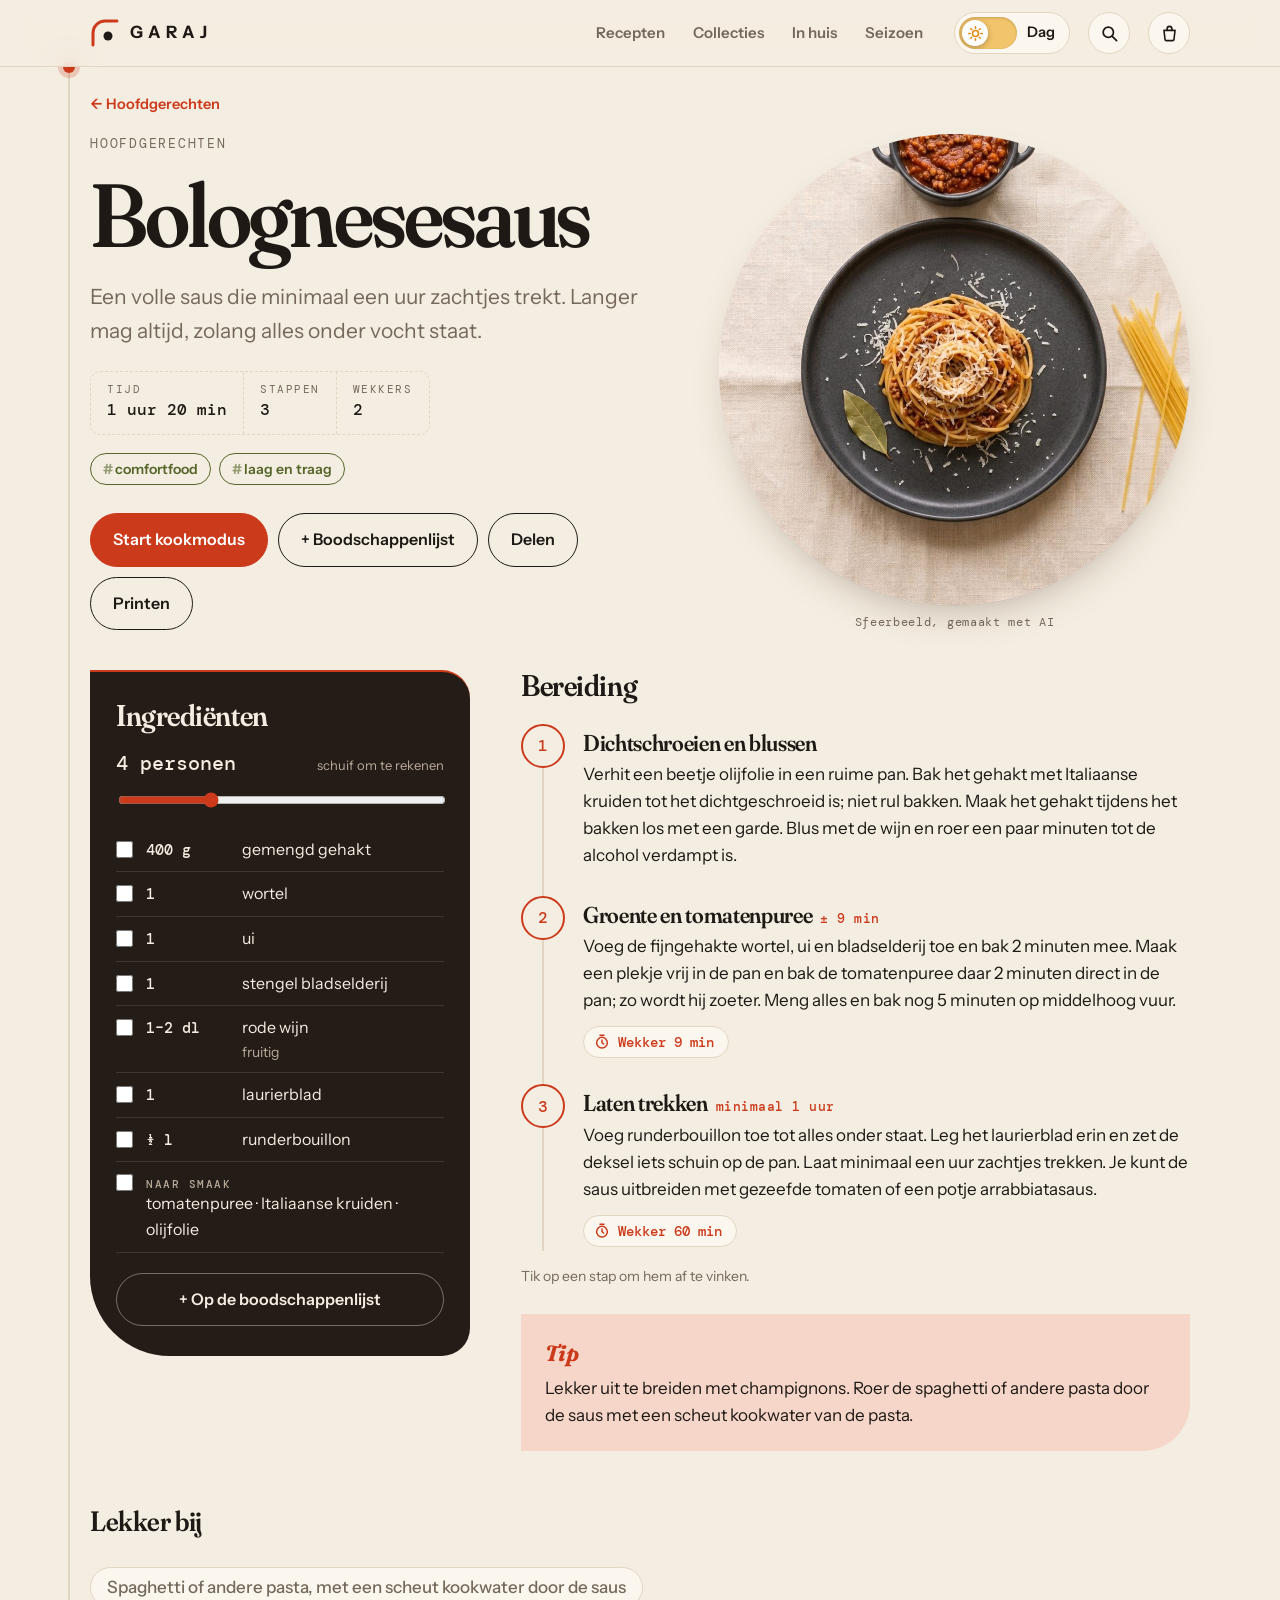
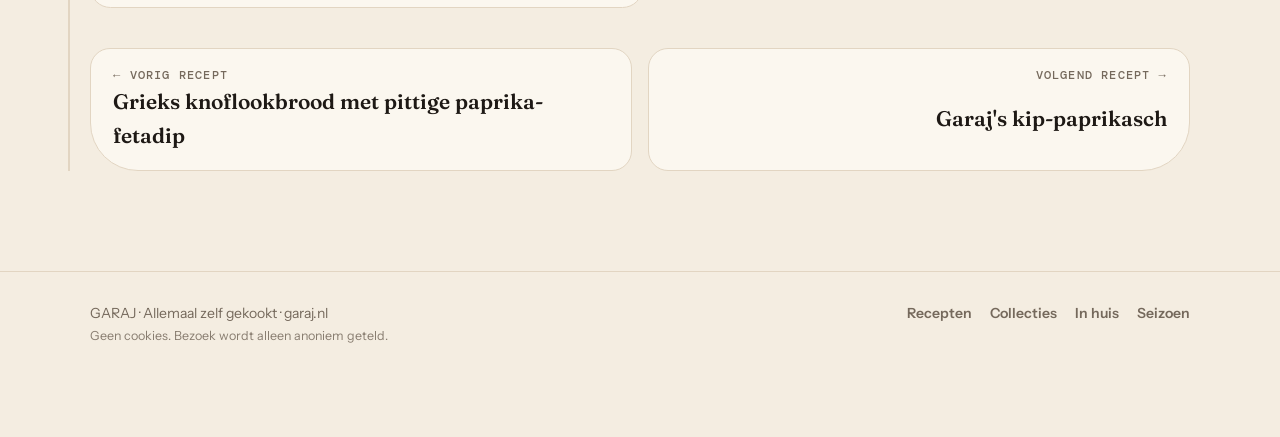
==== commit f5023335: "Add files via upload" ====
--- a/recept/bolognesesaus/index.html
+++ b/recept/bolognesesaus/index.html
@@ -26,7 +26,7 @@
 <link rel="preconnect" href="https://fonts.googleapis.com">
 <link rel="preconnect" href="https://fonts.gstatic.com" crossorigin>
 <link rel="stylesheet" href="https://fonts.googleapis.com/css2?family=Fraunces:ital,opsz,wght,SOFT@0,9..144,300..900,0..100;1,9..144,300..900,0..100&family=Instrument+Sans:wght@400;500;600;700&family=DM+Mono:wght@400;500&display=swap">
-<link rel="stylesheet" href="/style.css?v=2026-10-13.1">
+<link rel="stylesheet" href="/style.css?v=2026-10-13.2">
 <script>try{var t=localStorage.getItem("garaj-thema");if(t)document.documentElement.dataset.theme=t}catch(e){}</script>
 <script type="application/ld+json">{"@context":"https://schema.org","@type":"Recipe","name":"Bolognesesaus","description":"Een volle saus die minimaal een uur zachtjes trekt. Langer mag altijd, zolang alles onder vocht staat.","image":["https://garaj.nl/bolognesesaus.jpg"],"url":"https://garaj.nl/recept/bolognesesaus/","author":{"@type":"Organization","name":"GARAJ","url":"https://garaj.nl/"},"recipeCategory":"Hoofdgerechten","keywords":"comfortfood, laag en traag","recipeYield":"4 personen","totalTime":"PT1H20M","recipeIngredient":["400 g gemengd gehakt","1 wortel","1 ui","1 stengel bladselderij","1–2 dl rode wijn","1 laurierblad","½ l runderbouillon","tomatenpuree (naar smaak)","Italiaanse kruiden (naar smaak)","olijfolie (naar smaak)"],"recipeInstructions":[{"@type":"HowToStep","position":1,"name":"Dichtschroeien en blussen","text":"Verhit een beetje olijfolie in een ruime pan. Bak het gehakt met Italiaanse kruiden tot het dichtgeschroeid is; niet rul bakken. Maak het gehakt tijdens het bakken los met een garde. Blus met de wijn en roer een paar minuten tot de alcohol verdampt is.","url":"https://garaj.nl/recept/bolognesesaus/#stap-1"},{"@type":"HowToStep","position":2,"name":"Groente en tomatenpuree","text":"Voeg de fijngehakte wortel, ui en bladselderij toe en bak 2 minuten mee. Maak een plekje vrij in de pan en bak de tomatenpuree daar 2 minuten direct in de pan; zo wordt hij zoeter. Meng alles en bak nog 5 minuten op middelhoog vuur.","url":"https://garaj.nl/recept/bolognesesaus/#stap-2"},{"@type":"HowToStep","position":3,"name":"Laten trekken","text":"Voeg runderbouillon toe tot alles onder staat. Leg het laurierblad erin en zet de deksel iets schuin op de pan. Laat minimaal een uur zachtjes trekken. Je kunt de saus uitbreiden met gezeefde tomaten of een potje arrabbiatasaus.","url":"https://garaj.nl/recept/bolognesesaus/#stap-3"}]}</script>
 </head>
@@ -36,6 +36,10 @@
   <div class="wrap">
     <a class="merk" href="/" aria-label="GARAJ, naar de startpagina"><svg viewBox="0 0 40 40" aria-hidden="true"><path d="M4 36 V20 A16 16 0 0 1 20 4 H36" fill="none" stroke="var(--tomaat)" stroke-width="4" stroke-linecap="round"/><circle cx="24" cy="24" r="6" fill="var(--inkt)"/></svg>GARAJ</a>
     <nav class="nav" aria-label="Hoofdmenu"><a href="/#recepten">Recepten</a><a href="/#collecties">Collecties</a><a href="/#inhuis">In huis</a><a href="/#seizoen">Seizoen</a></nav>
+    <button class="thema-knop" type="button" id="themaKnop" aria-label="Wissel tussen dag en nacht">
+      <span class="thema-baan" aria-hidden="true"><span class="thema-bol"><svg class="zon" viewBox="0 0 24 24" fill="none" stroke="currentColor" stroke-width="2.2" stroke-linecap="round"><circle cx="12" cy="12" r="4.2"/><path d="M12 2.5v2M12 19.5v2M2.5 12h2M19.5 12h2M5.3 5.3l1.4 1.4M17.3 17.3l1.4 1.4M5.3 18.7l1.4-1.4M17.3 6.7l1.4-1.4"/></svg><svg class="maan" viewBox="0 0 24 24" fill="currentColor"><path d="M20.5 14.6A8.5 8.5 0 0 1 9.4 3.5a8.5 8.5 0 1 0 11.1 11.1z"/></svg></span></span>
+      <span class="thema-tekst"><span class="t-dag">Dag</span><span class="t-nacht">Nacht</span></span>
+    </button>
     <a class="ikoon-knop" href="/#recepten" id="zoekKnop" aria-label="Zoek een recept"><svg viewBox="0 0 24 24" fill="none" stroke="currentColor" stroke-width="2.2" stroke-linecap="round" aria-hidden="true"><circle cx="10.5" cy="10.5" r="6.5"/><path d="M15.5 15.5 21 21"/></svg></a>
     <button class="ikoon-knop" type="button" id="ladeKnop" aria-label="Boodschappenlijst openen"><svg viewBox="0 0 24 24" fill="none" stroke="currentColor" stroke-width="2" stroke-linecap="round" stroke-linejoin="round" aria-hidden="true"><path d="M5 8h14l-1.3 11.1a2 2 0 0 1-2 1.9H8.3a2 2 0 0 1-2-1.9z"/><path d="M9 8V6a3 3 0 0 1 6 0v2"/></svg><span class="tel" id="tel" data-n="0">0</span></button>
   </div>
@@ -97,8 +101,8 @@
   </div></div></main>
 <footer>
   <div class="wrap">
-    <span>GARAJ · Allemaal zelf gekookt · garaj.nl</span>
-    <nav aria-label="Voettekst"><a href="/#recepten">Recepten</a><a href="/#collecties">Collecties</a><a href="/#inhuis">In huis</a><a href="/#seizoen">Seizoen</a><button class="thema" type="button" id="themaKnop">Licht / donker</button></nav>
+    <span>GARAJ · Allemaal zelf gekookt · garaj.nl<br><small class="privacy">Geen cookies. Bezoek wordt alleen anoniem geteld.</small></span>
+    <nav aria-label="Voettekst"><a href="/#recepten">Recepten</a><a href="/#collecties">Collecties</a><a href="/#inhuis">In huis</a><a href="/#seizoen">Seizoen</a></nav>
   </div>
 </footer>
 <div class="kook" id="kook" hidden role="dialog" aria-modal="true" aria-label="Kookmodus">
@@ -120,8 +124,8 @@
   <button class="ib-ja" id="ibJa" type="button">Installeren</button>
   <button class="ib-nee" id="ibNee" type="button" aria-label="Niet nu">✕</button>
 </aside>
-<script src="/recepten.js?v=2026-10-13.1"></script>
-<script src="/bouw.js?v=2026-10-13.1"></script>
-<script src="/app.js?v=2026-10-13.1"></script>
+<script src="/recepten.js?v=2026-10-13.2"></script>
+<script src="/bouw.js?v=2026-10-13.2"></script>
+<script src="/app.js?v=2026-10-13.2"></script>
 </body>
 </html>
--- a/style.css
+++ b/style.css
@@ -358,7 +358,35 @@
 footer nav { display: flex; gap: 18px; flex-wrap: wrap; }
 footer a { text-decoration: none; font-weight: 600; }
 footer a:hover { color: var(--tomaat); }
-.thema { border: 1px solid var(--lijn); background: var(--linnen); border-radius: 999px; padding: 6px 14px; font-size: 13.5px; font-weight: 600; color: var(--rook); }
+.privacy { font-size: 12.5px; opacity: .85; }
+
+/* ---------- Dag/nacht-schakelaar ---------- */
+.thema-knop { display: inline-flex; align-items: center; gap: 10px; border: 1px solid var(--lijn); background: var(--linnen); border-radius: 999px; padding: 4px 14px 4px 4px; font-weight: 600; font-size: 14.5px; color: var(--inkt); flex: none; transition: border-color .2s; }
+.thema-knop:hover { border-color: var(--tomaat); }
+.thema-baan { position: relative; width: 58px; height: 32px; border-radius: 999px; background: #F2C46B; box-shadow: inset 0 1px 3px rgb(0 0 0 / .18); transition: background .5s; overflow: hidden; }
+.thema-baan::before, .thema-baan::after { content: ""; position: absolute; border-radius: 50%; background: #fff; transition: opacity .5s, transform .5s; opacity: 0; }
+.thema-baan::before { width: 3px; height: 3px; left: 12px; top: 9px; box-shadow: 8px 10px 0 -0.5px #fff, 16px 2px 0 0 #fff; }
+.thema-bol { position: absolute; top: 3px; left: 3px; width: 26px; height: 26px; border-radius: 50%; background: #fff; color: #E08A12; display: grid; place-items: center; box-shadow: 0 2px 6px rgb(0 0 0 / .25); transition: transform .55s cubic-bezier(.3,1.4,.5,1), background .5s, color .5s; }
+.thema-bol svg { width: 17px; height: 17px; grid-area: 1 / 1; transition: opacity .35s, transform .55s; }
+.thema-bol .maan { opacity: 0; transform: rotate(-90deg) scale(.5); }
+.t-nacht { display: none; }
+:root[data-theme="dark"] .thema-baan { background: #2B3550; }
+:root[data-theme="dark"] .thema-baan::before { opacity: 1; }
+:root[data-theme="dark"] .thema-bol { transform: translateX(26px); background: #E9E4D8; color: #2B3550; }
+:root[data-theme="dark"] .thema-bol .zon { opacity: 0; transform: rotate(90deg) scale(.5); }
+:root[data-theme="dark"] .thema-bol .maan { opacity: 1; transform: none; }
+:root[data-theme="dark"] .t-dag { display: none; } :root[data-theme="dark"] .t-nacht { display: inline; }
+@media (prefers-color-scheme: dark) {
+  :root:not([data-theme="light"]) .thema-baan { background: #2B3550; }
+  :root:not([data-theme="light"]) .thema-baan::before { opacity: 1; }
+  :root:not([data-theme="light"]) .thema-bol { transform: translateX(26px); background: #E9E4D8; color: #2B3550; }
+  :root:not([data-theme="light"]) .thema-bol .zon { opacity: 0; transform: rotate(90deg) scale(.5); }
+  :root:not([data-theme="light"]) .thema-bol .maan { opacity: 1; transform: none; }
+  :root:not([data-theme="light"]) .t-dag { display: none; } :root:not([data-theme="light"]) .t-nacht { display: inline; }
+}
+@media (max-width: 560px) { .thema-tekst { display: none; } .thema-knop { padding: 4px; } .kop .wrap { gap: 10px; } .merk { letter-spacing: .22em; } }
+html.thema-wissel::view-transition-old(root), html.thema-wissel::view-transition-new(root) { animation: none; mix-blend-mode: normal; }
+html.thema-wissel::view-transition-old(bord), html.thema-wissel::view-transition-new(bord) { animation: none; }
 
 /* ---------- Beweging ---------- */
 .laad > * { animation: rijs .9s cubic-bezier(.2,.9,.3,1) both; }
@@ -407,7 +435,7 @@
   @page { margin: 14mm; }
   :root { --creme: #fff; --linnen: #fff; --inkt: #111; --rook: #555; --lijn: #ccc; --vlak: #fff; --vlak-inkt: #111; --vlak-rook: #555; --tomaat: #A62E14; --tomaat-zacht: #f4f0ec; padding: 0; }
   body { font-size: 10.5pt; line-height: 1.45; background: #fff; }
-  .kop, footer, .acties, .rug, .dok, .toast, .installbalk, #laag, .hint, .daarna, .wekker, .kruimel, .porties small, input[type=range], .paneel-knop, .naar-inhoud, .labels, .ingr input { display: none !important; }
+  .kop, footer, .acties, .thema-knop, .rug, .dok, .toast, .installbalk, #laag, .hint, .daarna, .wekker, .kruimel, .porties small, input[type=range], .paneel-knop, .naar-inhoud, .labels, .ingr input { display: none !important; }
   .wrap { padding: 0; max-width: none; }
   .r-kop { grid-template-columns: minmax(0, 1fr) 42mm; gap: 8mm; padding-block: 0 6mm; border-bottom: 1px solid #ccc; margin-bottom: 6mm; }
   .r-kop h1 { font-size: 26pt; margin-block: 2mm 3mm; }
